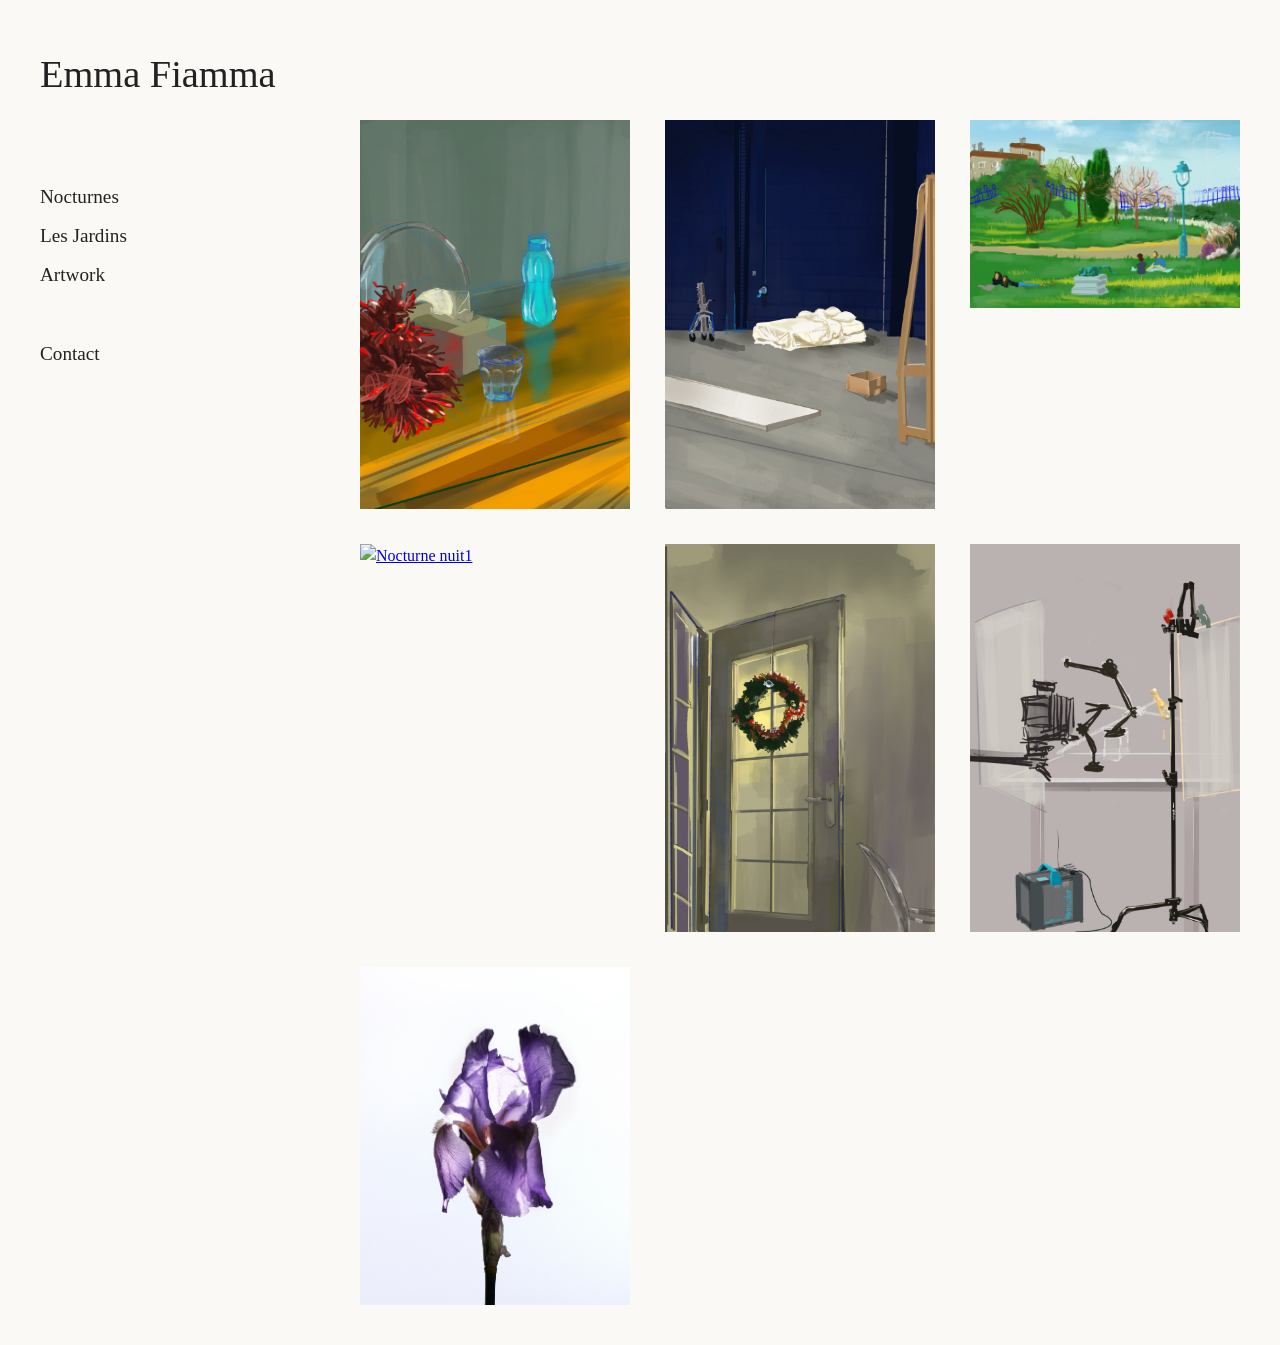
==== index.html @ d41b147a "Update image link and alt text for Nocturne fleur 1" ====
<!doctype html>
<html lang="fr">
<head>
  <meta charset="utf-8">
  <meta name="viewport" content="width=device-width, initial-scale=1">
  <title>Emma Fiamma</title>
  <link rel="icon" type="image/jpeg" href="favicon-violet.jpeg">
  
  
  <link rel="stylesheet" href="/style.css">
  <link rel="stylesheet" href="https://unpkg.com/photoswipe@5/dist/photoswipe.css">
</head>
<body>

  <h1 class="mobile-title">
  <a href="./index.html">Emma Fiamma</a>
</h1>

<button class="mobile-menu-btn" id="menuBtn">☰</button>
  
<aside class="sidebar">

  <h1><a href="./index.html">Emma Fiamma</a></h1>

  <nav class="menu">
    <ul class="series">
      <li><a href="./series/nocturnes.html">Nocturnes</a></li>
      <li><a href="./series/jardins.html">Les Jardins</a></li>
      <li><a href="./series/artwork.html">Artwork</a></li>
      <li class="contact"><a href="./contact.html">Contact</a></li>
    </ul>
  </nav>

</aside>


<main class="content">

  <section class="home-gallery">

  <a 
  href="/images/artwork/IMG_art_01.jpg"

>
  <img class="gallery-image" src="/images/artwork/IMG_art_01.jpg" alt="Artwork 1">
</a>
  <a href="/images/artwork/IMG_art_02.jpg">
  <img class="gallery-image" src="/images/artwork/IMG_art_02.jpg" alt="Artwork 2">
</a>

<a href="/images/artwork/IMG_art_06.JPG">
  <img class="gallery-image" src="/images/artwork/IMG_art_06.JPG" alt="Artwork 6">
</a>

<a href="/images/nocturnes/Nocturne-nuit1">
  <img class="gallery-image" src="/images/nocturnes/Nocturne-nuit1.JPG" alt="Nocturne nuit1">
</a>
 
<a href="/images/artwork/IMG_art_04.jpg">
  <img class="gallery-image" src="/images/artwork/IMG_art_04.jpg" alt="Artwork 4">
</a>

<a href="/images/artwork/IMG_art_05.jpg">
  <img class="gallery-image" src="/images/artwork/IMG_art_05.jpg" alt="Artwork 5">
</a>

<a href="/images/nocturnes/Nocturne-fleur1.JPG">
  <img class="gallery-image" src="/images/nocturnes/Nocturne-fleur1.JPG" alt="Nocturne fleur 1">
</a>


    

  </section>

</main>
<script type="module">
  import PhotoSwipeLightbox from 'https://unpkg.com/photoswipe/dist/photoswipe-lightbox.esm.js';

const lightbox = new PhotoSwipeLightbox({
  gallery: '.home-gallery',
  children: 'a',
  pswpModule: () => import('https://unpkg.com/photoswipe/dist/photoswipe.esm.js'),

  wheelToZoom: false,
  zoom: false,
  tapAction: false,
  doubleTapAction: false,
  pinchToClose: false,

});






  lightbox.addFilter('itemData', (itemData) => {
    const img = new Image();
    img.src = itemData.src;

    itemData.w = img.naturalWidth;
    itemData.h = img.naturalHeight;

    return itemData;
  });



lightbox.on('change', () => {
  const pswp = lightbox.pswp;

  if (pswp) {
    pswp.options.doubleTapAction = false;
    pswp.options.tapAction = 'close';
  }
});

 document.addEventListener('click', (e) => {
  if (e.target.closest('.pswp__img')) {
    e.preventDefault();
    e.stopImmediatePropagation();

    setTimeout(() => {
      lightbox.pswp.close();
    }, 50);
  }
}, true);
  
  lightbox.init();
</script>

  <script src="./script.js"></script>
</body>
</html>
---- style.css ----
html {
  font-size: 16px;
}

body {
  font-family: Georgia, serif;
  background: #faf9f6;
  color: #222;
  margin: 0;
  font-size: 1rem;
  line-height: 1.5;
}

.container {
  max-width: 900px;
  margin: 0;
  padding: 20px 15px;
}

h1, h2 {
  font-weight: normal;
}

h1 {
  font-size: 2.4rem;
}

h1 a {
  color: #222;
  text-decoration: none;
}

h2 {
  font-size: 1.5rem;
}

.series {
  list-style: none;
  padding: 0;
}

.series li {
  margin: 10px 0;
}

.series a {
  text-decoration: none;
  color: #222;
  font-size: 1.2rem;
}

.image {
  margin: 40px 0;
  text-align: center;
}

.image img {
  width: 100%;
  max-width: 800px;
  cursor: pointer;
}

.photo-serie {
  padding: 5px;
}

.photo-serie img {
  width: 100%;
  max-width: 700px;
  height: auto;
  display: block; 
  margin: 30px auto;
}

.caption {
  margin-top: 10px;
  font-size: 14px;
  color: #555;
}

.contact-page {
  text-align: center;
}

.intro-text {
  max-width: 600px;
  margin: 120px auto 0 auto;
  text-align: center;
  font-size: 1.2rem;
  line-height: 1.5;
}

.intro-text p {
  margin: 10px 0;
}

.home-gallery a {
  display: block;
}

.home-gallery a img {
  width: 100%;
  height: auto;
  display: block;
}





/* LIGHTBOX */


/* ===== MENU MOBILE ===== */

.mobile-menu-btn {
  display: none;
}

/* Titre mobile */

.mobile-title {
  display: none;
}

@media (max-width: 700px) {

  h1 {
    font-size: 2rem;
  }

  h2 {
    font-size: 1.3rem;
  }

  .series a {
    font-size: 1rem;
  }

  .sidebar h1 {
    display: none;
  }
  
  .mobile-menu-btn {
    display: block;
    position: fixed;
    top: 20px;
    right: 20px;
    z-index: 2000;
    background: none;
    border: none;
    font-size: 28px;
    color: #222;
    cursor: pointer;
  }

  .sidebar {
    position: fixed;
    top: 0;
    right: 0;
    width: 75vw;
    height: 100vh;
    padding: 40px 30px;
    background: #ddd2e8;
    box-sizing: border-box;
    transform: translateX(100%);
    transition: transform 0.45s ease;
    z-index: 1500;
  }

  .sidebar.open {
    transform: translateX(0);
  }

  .mobile-title {
  display: block;
  position: fixed;
  top: 28px;
  left: 20px;
  margin: 0;
  z-index: 1000;
  font-size: 1.2rem;
  font-weight: normal;
}

.mobile-title a {
  color: #222;
  text-decoration: none;
}

.content {
  padding: 50px 10px 0 10px;
}

.home-gallery {
  width: 100%;
  margin: 0 auto;
  padding-top: 40px;
  

}


.home-gallery a {
  display: block;
  margin-bottom: 12px; /* espace entre les images */
}

  

 .photo-serie {
    width: 100%;
    max-width: 100%;
    margin: 0 auto;
    padding: 0;
    box-sizing: border-box;
    text-align: center;
  }

  .photo-serie img {
    width: 100%;
    max-width: 600px;
    height: auto;
    display: block;
    margin: 30px auto;
  }

  
  
}

/* ===== iPad portrait ===== */
@media (min-width: 701px) and (max-width: 899px) {

  .sidebar {
    position: fixed;
    top: 0;
    left: 0;
    width: 210px;
    height: 100vh;
    padding: 20px 30px;
    box-sizing: border-box;
    background: #faf9f6;
  }

  .sidebar h1 {
    font-size: 2rem;
    margin-bottom: 60px;
  }

  .content {
    margin-left: 260px;
    padding: 30px;
  }

  .home-gallery {
    display: grid;
    grid-template-columns: repeat(2, 1fr);
    gap: 25px;
  }

  .photo-serie {
    max-width: 500px;
    margin: 0 auto;
  }

  .photo-serie img {
    max-width: 100%;
    height: auto;
  }

.intro-text {
  max-width: 500px;
  margin: 100px auto 0 auto;
  transform: translateX(40px);
  text-align: center;
}
  }

@media (min-width: 701px) and (max-width: 899px) and (orientation: portrait) {
  .pswp__img {
    padding: 25px;
    box-sizing: border-box;
  }


  
}



@media (min-width: 900px) {

  .container {
    margin: 0;
    padding-left: 40px;
    padding-right: 40px;
  }

  header,
  main {
    max-width: none;
  }

  .home {
    display: flex;
    gap: 80px;
    align-items: flex-start;
    max-width: none;
  }

  .menu {
    width: 250px;
    flex-shrink: 0;
  }

  .home-gallery {
    flex: 1;
    display: grid;
    grid-template-columns: repeat(3, 1fr);
    gap: 35px;
    width: 100%;
    padding-top: 80px;
  }

}
.series li.contact {
  margin-top: 50px;
}

 .photo-serie {
    max-width: 600px;
    width: 100%;
    margin: 0 auto 2rem;
    display: block;
  
  }

 .photo-serie {
    max-width: 600px;
    margin: 0 auto;
  
  }

 .photo-serie img {
    max-width: 100%;
  }
 


/* ===== SIDEBAR FIXE ===== */

@media (min-width: 900px) {

  body {
    margin: 0;
  }

  .sidebar {
    position: fixed;
    top: 0px;
    left: 0;
    width: 240px;
    height: 100vh;
    padding: 20px 40px;
    box-sizing: border-box;
    background: #faf9f6;
  }

  .sidebar h1 {
    margin-top: 0.67em;
    margin-bottom: 80px;
    font-size: 2.4rem;
    font-weight: normal;
    white-space: nowrap;
  }

  .sidebar .series {
    list-style: none;
    padding: 0;
   
  }

  .sidebar .series li {
    margin: 10px 0;
  }

  .sidebar .series li.contact {
    margin-top: 50px;
  }

  .content {
    margin-left: 320px;
    padding: 40px;
  }

/* Pas de curseur zoom dans PhotoSwipe */
.pswp__img {
  cursor: default !important;
}

  .pswp__img {
    padding: 25px;
    box-sizing: border-box;

  }

.subseries-gallery {
  width: 100%;
  margin: 0 auto;
}

.subseries-card {
  margin-bottom: 20px;
}

.subseries-card img {
  width: 100%;
  display: block;
}

.subseries-card h2 {
  margin-top: 8px;
  font-size: 1.1rem;
}
  
  }




/* ===== Sous-séries ===== */

.subseries-gallery {
  max-width: 700px;
  margin: 0 auto;
}

.subseries-card {
  display: block;
  text-decoration: none;
  color: #222;
  margin-bottom: 50px;
}

.subseries-card img {
  width: 100%;
  display: block;
}

.subseries-card h2 {
  margin-top: 12px;
  font-size: 1.2rem;
  font-weight: normal;
  text-align: left;
}
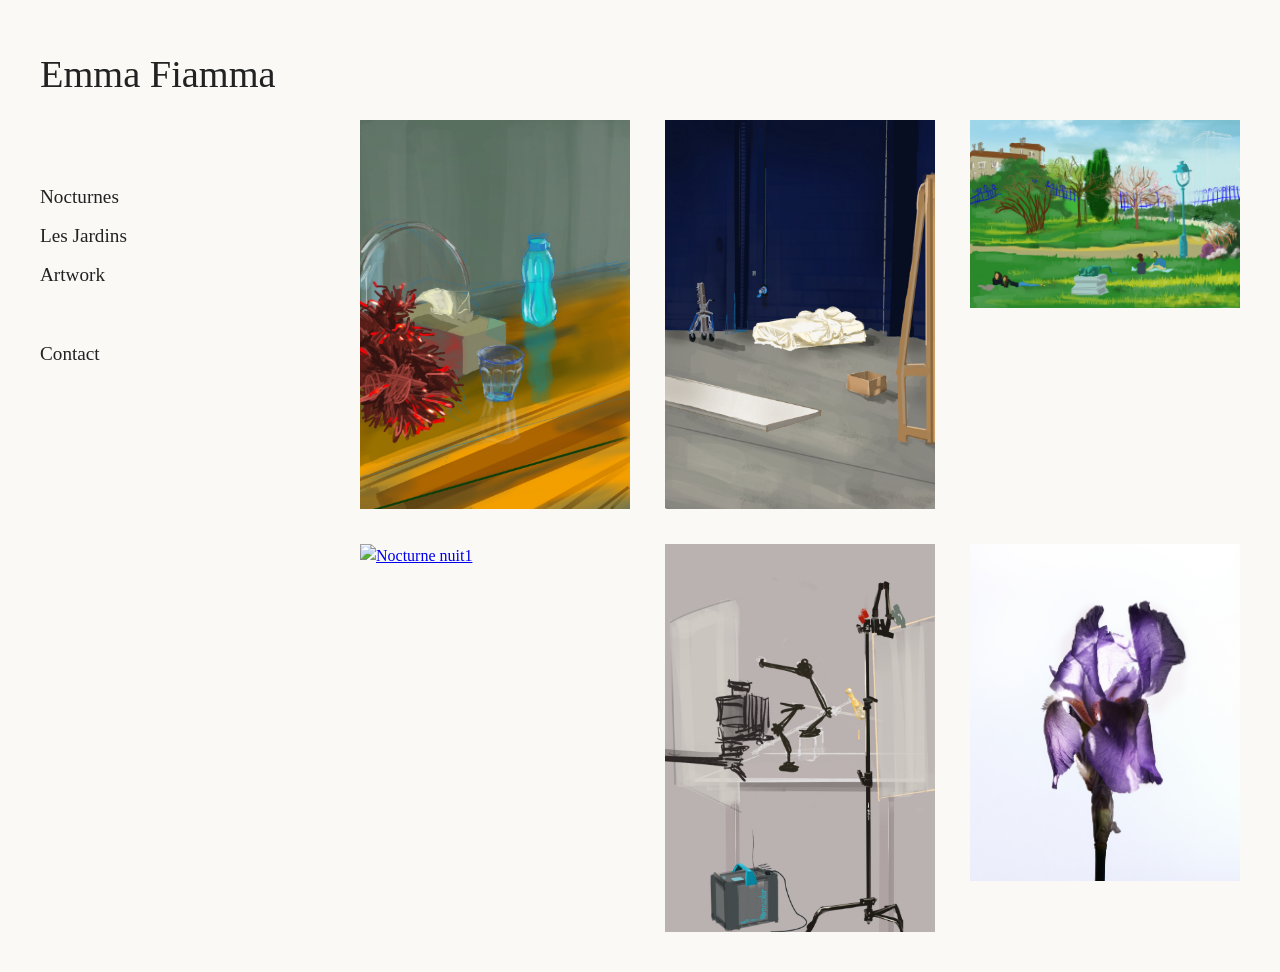
==== commit d80f61ea: "Remove Artwork 4 image link from gallery Removed an image link for Artwork 4 from the gallery." ====
--- a/index.html
+++ b/index.html
@@ -56,9 +56,6 @@
   <img class="gallery-image" src="/images/nocturnes/Nocturne-nuit1.JPG" alt="Nocturne nuit1">
 </a>
  
-<a href="/images/artwork/IMG_art_04.jpg">
-  <img class="gallery-image" src="/images/artwork/IMG_art_04.jpg" alt="Artwork 4">
-</a>
 
 <a href="/images/artwork/IMG_art_05.jpg">
   <img class="gallery-image" src="/images/artwork/IMG_art_05.jpg" alt="Artwork 5">
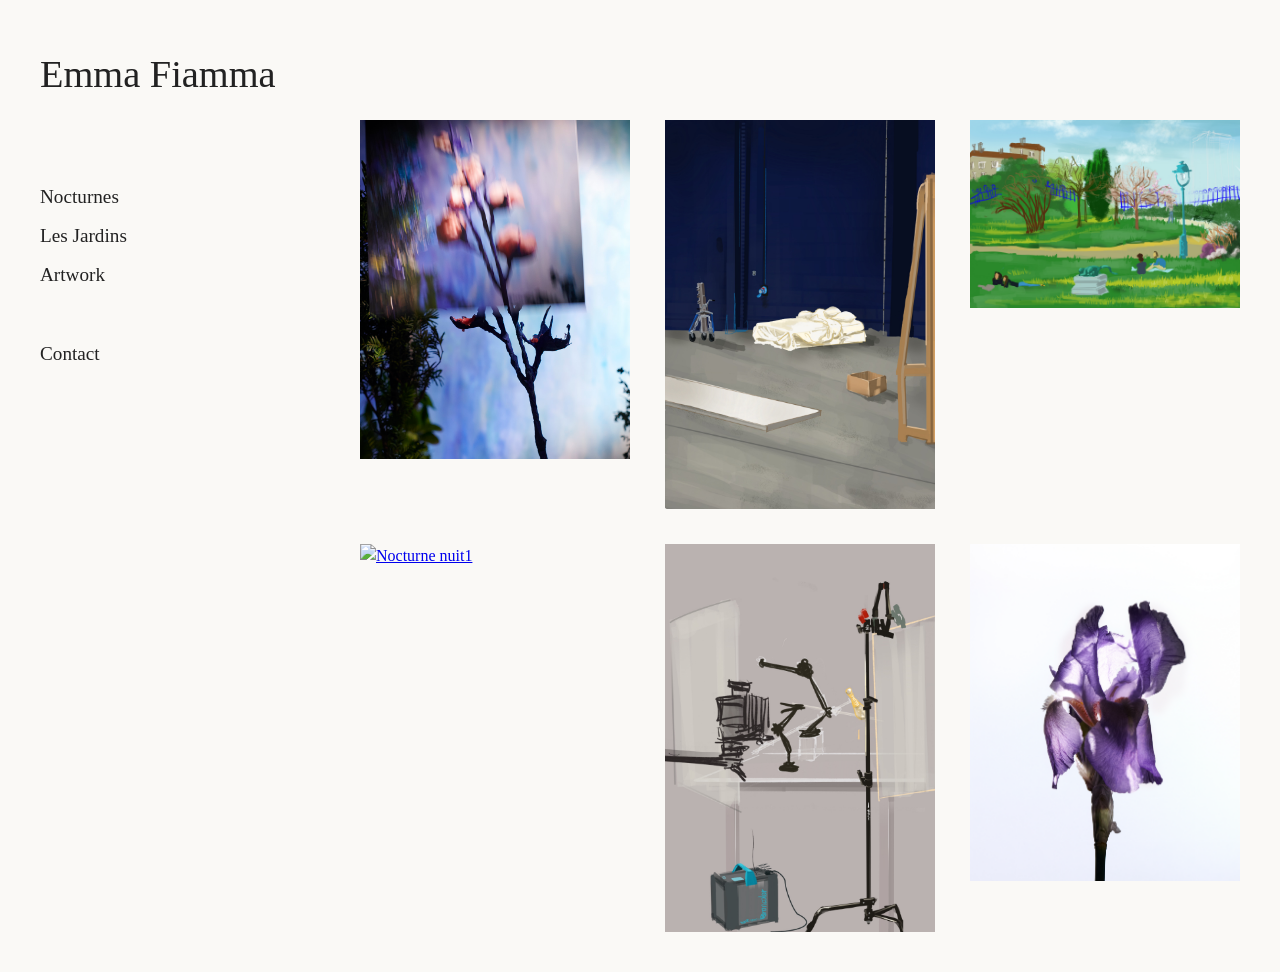
==== commit c84d0c39: "Update index.html" ====
--- a/index.html
+++ b/index.html
@@ -40,10 +40,13 @@
 
   <a 
   href="/images/artwork/IMG_art_01.jpg"
+>
+  
+  <img class="gallery-image" src="/images/nocturnes/Nocturne-FF1.JPG" alt="Artwork 1">
+</a>
 
->
-  <img class="gallery-image" src="/images/artwork/IMG_art_01.jpg" alt="Artwork 1">
-</a>
+    
+
   <a href="/images/artwork/IMG_art_02.jpg">
   <img class="gallery-image" src="/images/artwork/IMG_art_02.jpg" alt="Artwork 2">
 </a>
@@ -52,7 +55,7 @@
   <img class="gallery-image" src="/images/artwork/IMG_art_06.JPG" alt="Artwork 6">
 </a>
 
-<a href="/images/nocturnes/Nocturne-nuit1">
+<a href="/images/nocturnes/Nocturne-nuit1.JPG">
   <img class="gallery-image" src="/images/nocturnes/Nocturne-nuit1.JPG" alt="Nocturne nuit1">
 </a>
  
--- a/style.css
+++ b/style.css
@@ -189,13 +189,13 @@
 }
 
 .content {
-  padding: 50px 10px 0 10px;
+  padding: 80px 10px 0 10px;
 }
 
 .home-gallery {
   width: 100%;
   margin: 0 auto;
-  padding-top: 40px;
+ 
   
 
 }
@@ -222,7 +222,7 @@
     max-width: 600px;
     height: auto;
     display: block;
-    margin: 30px auto;
+    margin: 0px auto;
   }
 
   
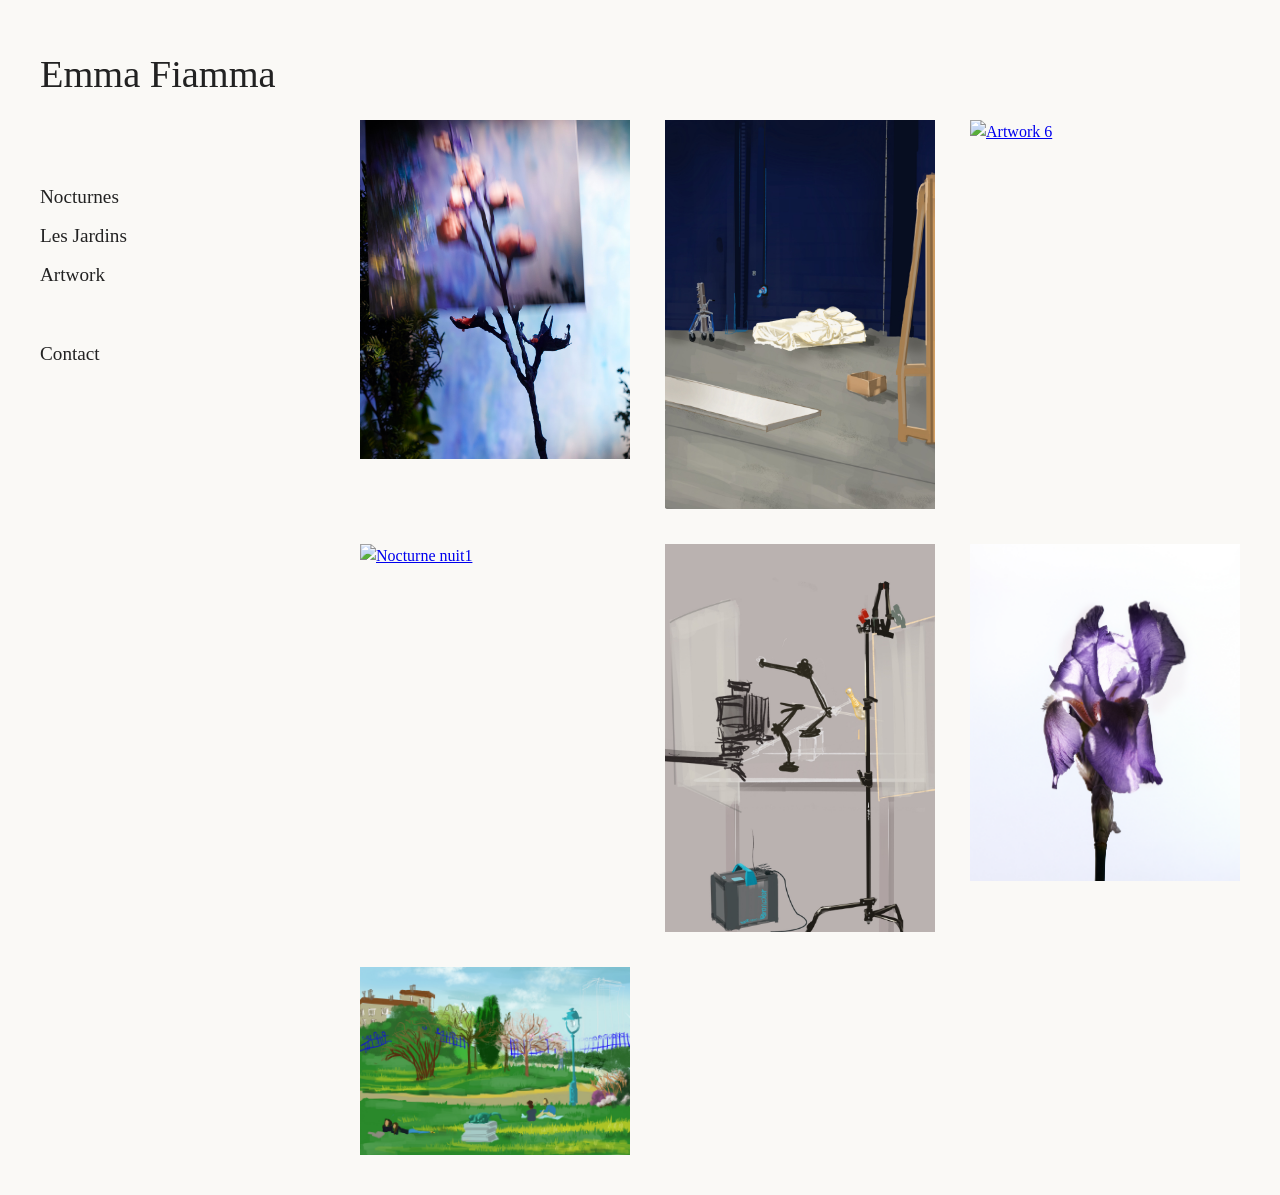
==== commit eb1b262e: "Update index.html" ====
--- a/index.html
+++ b/index.html
@@ -51,8 +51,8 @@
   <img class="gallery-image" src="/images/artwork/IMG_art_02.jpg" alt="Artwork 2">
 </a>
 
-<a href="/images/artwork/IMG_art_06.JPG">
-  <img class="gallery-image" src="/images/artwork/IMG_art_06.JPG" alt="Artwork 6">
+<a href="/images/artwork/Portrait-1.JPG">
+  <img class="gallery-image" src="/images/nocturnes/Portrait-1.JPG" alt="Artwork 6">
 </a>
 
 <a href="/images/nocturnes/Nocturne-nuit1.JPG">
@@ -68,7 +68,9 @@
   <img class="gallery-image" src="/images/nocturnes/Nocturne-fleur1.JPG" alt="Nocturne fleur 1">
 </a>
 
-
+<a href="/images/artwork/IMG_art_06.JPG">
+  <img class="gallery-image" src="/images/artwork/IMG_art_06.JPG" alt="Artwork 6">
+</a>
     
 
   </section>
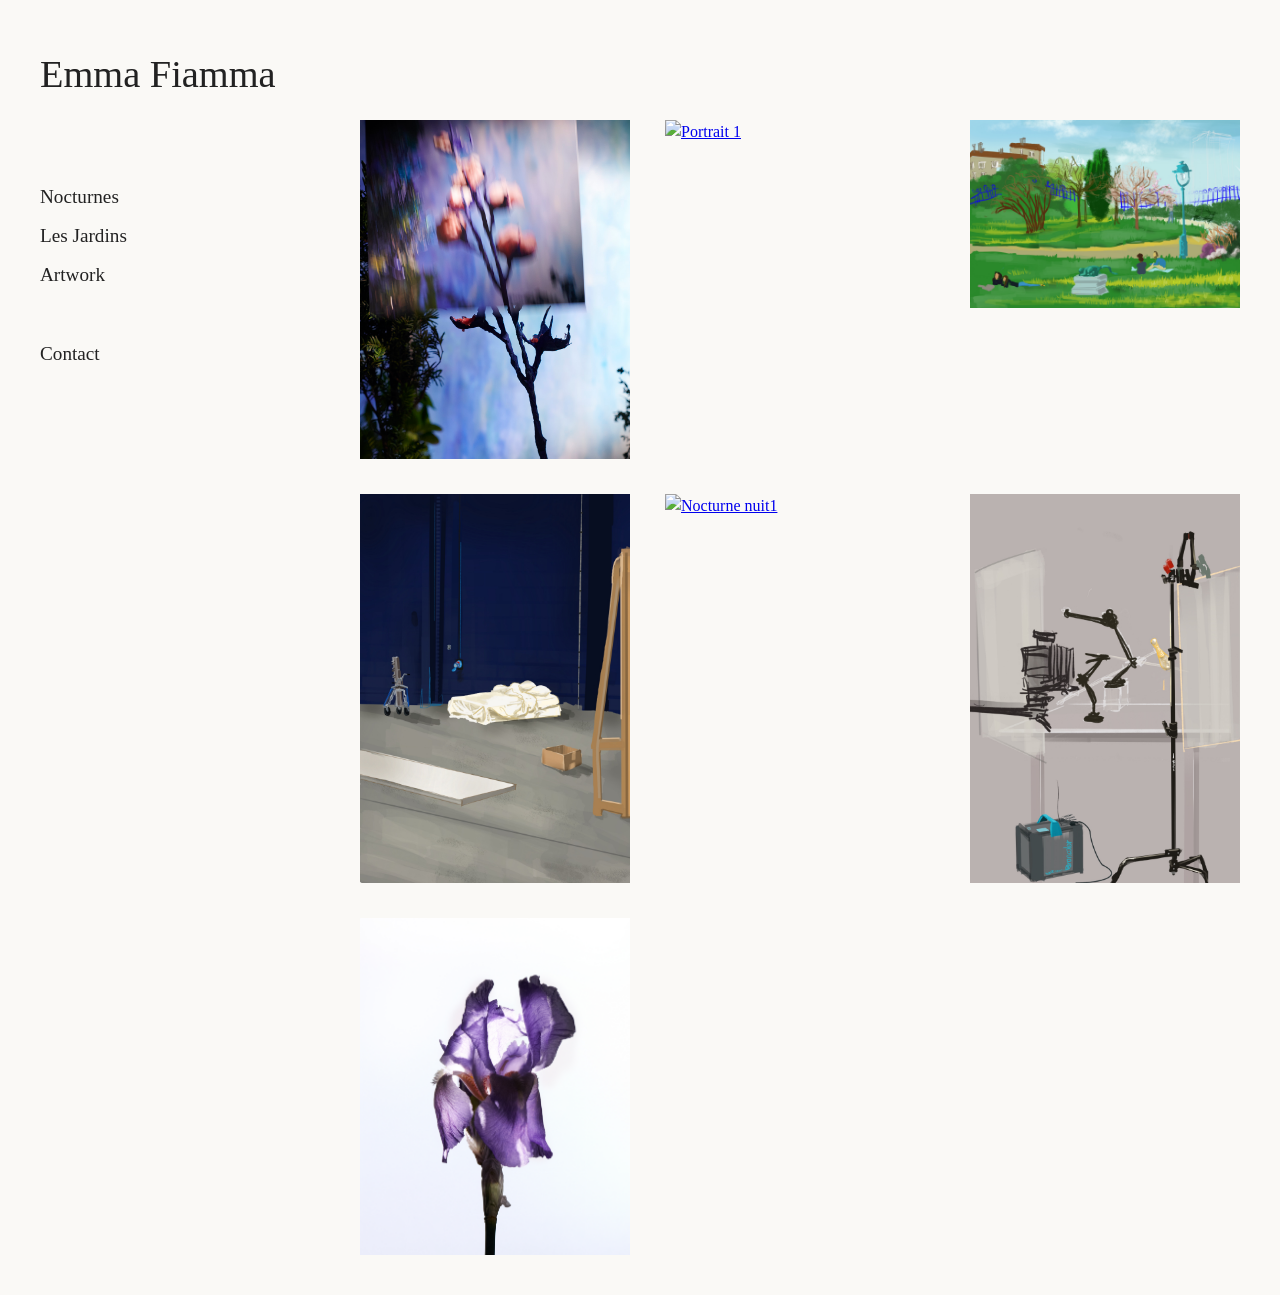
==== commit 552284c5: "Update index.html" ====
--- a/index.html
+++ b/index.html
@@ -45,15 +45,20 @@
   <img class="gallery-image" src="/images/nocturnes/Nocturne-FF1.JPG" alt="Artwork 1">
 </a>
 
+  <a href="/images/nocturnes/Portrait-1.JPG">
+  <img class="gallery-image" src="/images/nocturnes/Portrait-1.JPG" alt="Portrait 1">
+</a> 
     
+<a href="/images/artwork/IMG_art_06.JPG">
+  <img class="gallery-image" src="/images/artwork/IMG_art_06.JPG" alt="Artwork 6">
+</a>
+  
 
   <a href="/images/artwork/IMG_art_02.jpg">
   <img class="gallery-image" src="/images/artwork/IMG_art_02.jpg" alt="Artwork 2">
 </a>
 
-<a href="/images/artwork/Portrait-1.JPG">
-  <img class="gallery-image" src="/images/nocturnes/Portrait-1.JPG" alt="Artwork 6">
-</a>
+
 
 <a href="/images/nocturnes/Nocturne-nuit1.JPG">
   <img class="gallery-image" src="/images/nocturnes/Nocturne-nuit1.JPG" alt="Nocturne nuit1">
@@ -68,9 +73,7 @@
   <img class="gallery-image" src="/images/nocturnes/Nocturne-fleur1.JPG" alt="Nocturne fleur 1">
 </a>
 
-<a href="/images/artwork/IMG_art_06.JPG">
-  <img class="gallery-image" src="/images/artwork/IMG_art_06.JPG" alt="Artwork 6">
-</a>
+
     
 
   </section>
